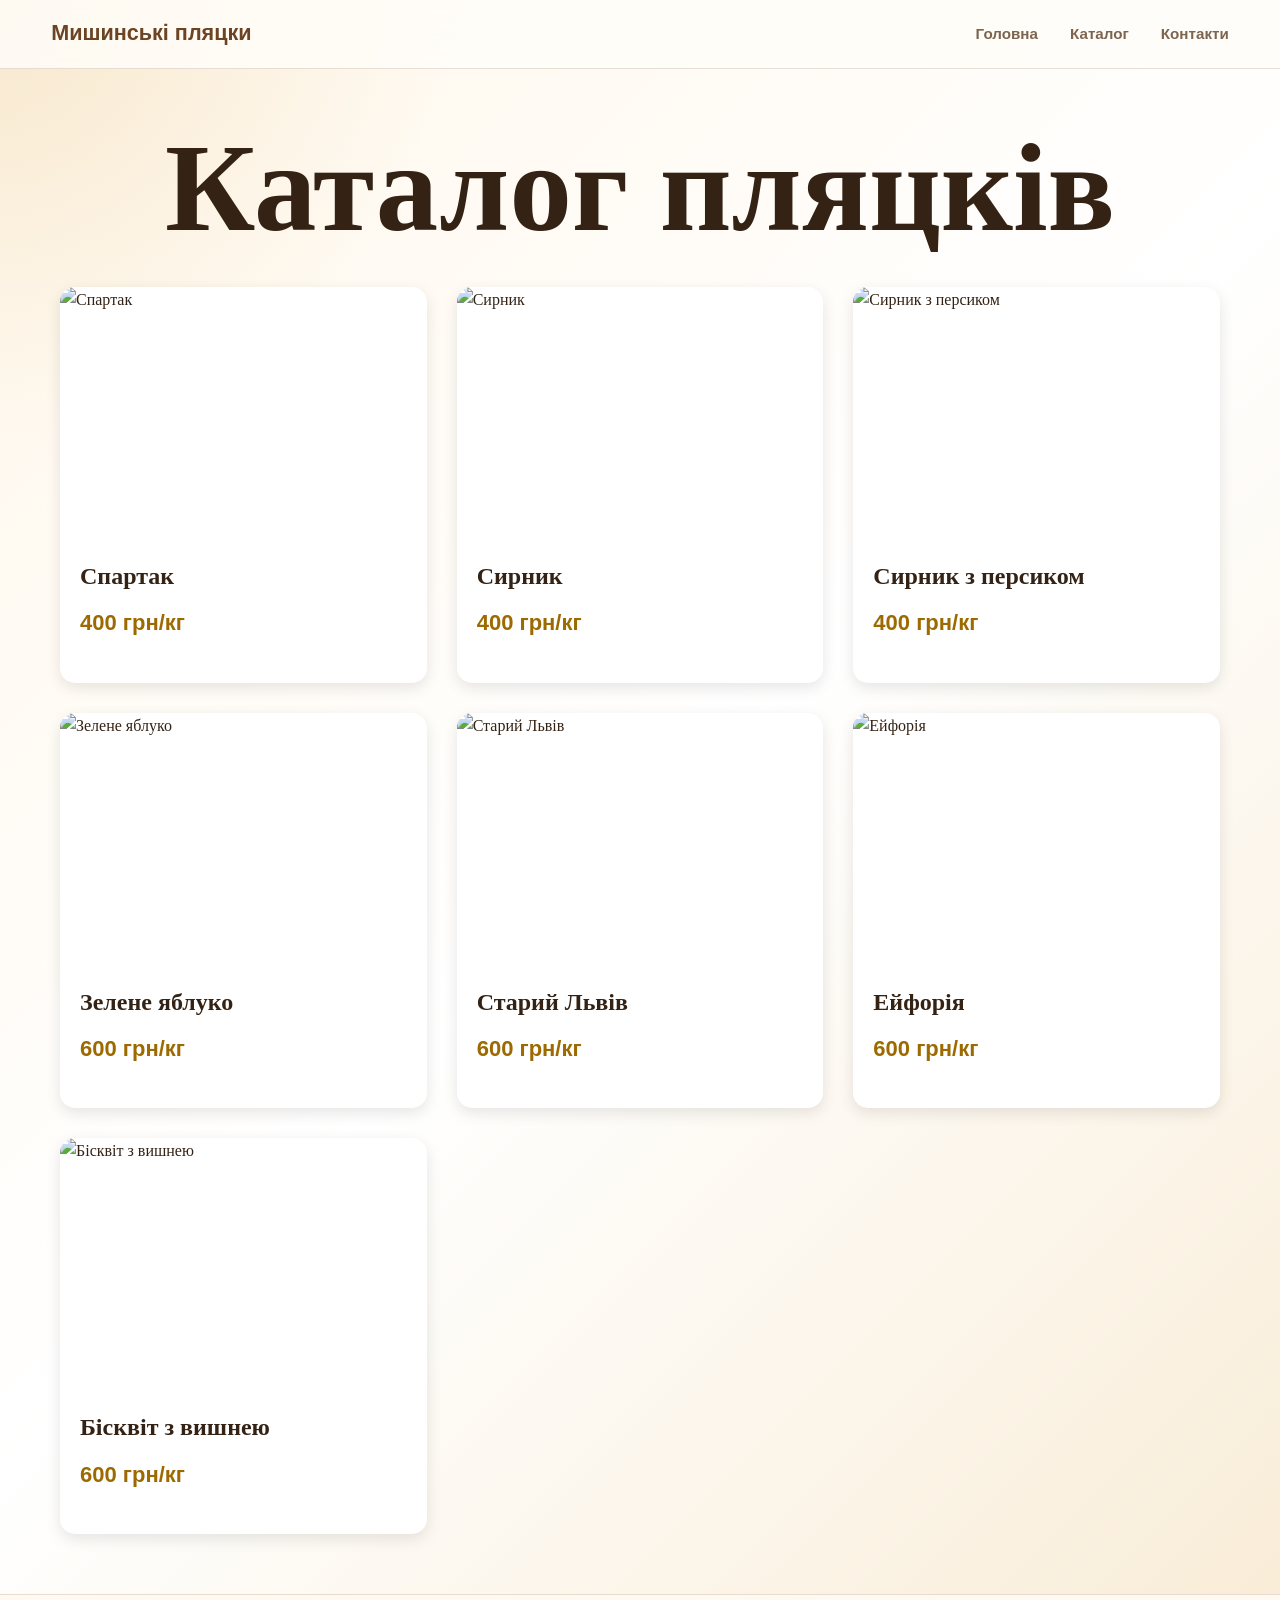
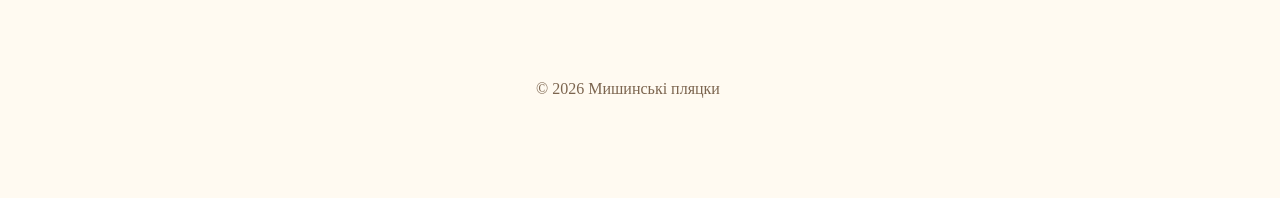
==== catalog.html @ 09b3e946 "Create catalog.html" ====
<!DOCTYPE html>
<html lang="uk">
<head>
    <meta charset="UTF-8">
    <meta name="viewport" content="width=device-width, initial-scale=1.0">
    <title>Каталог | Мишинські пляцки</title>

    <link rel="stylesheet" href="styles.css">

    <style>
        .catalog{
            max-width:1200px;
            margin:40px auto;
            padding:20px;
        }

        .catalog h1{
            text-align:center;
            margin-bottom:40px;
        }

        .cakes{
            display:grid;
            grid-template-columns:repeat(auto-fit,minmax(280px,1fr));
            gap:30px;
        }

        .cake{
            background:#fff;
            border-radius:15px;
            overflow:hidden;
            box-shadow:0 5px 15px rgba(0,0,0,.1);
        }

        .cake img{
            width:100%;
            height:250px;
            object-fit:cover;
            display:block;
        }

        .cake-info{
            padding:20px;
        }

        .cake h2{
            margin:0;
        }

        .price{
            color:#9c6a00;
            font-size:22px;
            font-weight:bold;
            margin-top:10px;
        }
    </style>

</head>

<body>

<header class="site-header">
    <a class="logo" href="index.html">Мишинські пляцки</a>

    <nav class="main-nav">
        <a href="index.html">Головна</a>
        <a href="catalog.html">Каталог</a>
        <a href="index.html#contacts">Контакти</a>
    </nav>
</header>

<section class="catalog">

<h1>Каталог пляцків</h1>

<div class="cakes">

<div class="cake">
<img src="images/spartak.jpg" alt="Спартак">
<div class="cake-info">
<h2>Спартак</h2>
<p class="price">400 грн/кг</p>
</div>
</div>

<div class="cake">
<img src="images/syrnyk.jpg" alt="Сирник">
<div class="cake-info">
<h2>Сирник</h2>
<p class="price">400 грн/кг</p>
</div>
</div>

<div class="cake">
<img src="images/syrnyk-persyk.jpg" alt="Сирник з персиком">
<div class="cake-info">
<h2>Сирник з персиком</h2>
<p class="price">400 грн/кг</p>
</div>
</div>

<div class="cake">
<img src="images/zelene-yabluko.jpg" alt="Зелене яблуко">
<div class="cake-info">
<h2>Зелене яблуко</h2>
<p class="price">600 грн/кг</p>
</div>
</div>

<div class="cake">
<img src="images/staryi-lviv.jpg" alt="Старий Львів">
<div class="cake-info">
<h2>Старий Львів</h2>
<p class="price">600 грн/кг</p>
</div>
</div>

<div class="cake">
<img src="images/eyforiya.jpg" alt="Ейфорія">
<div class="cake-info">
<h2>Ейфорія</h2>
<p class="price">600 грн/кг</p>
</div>
</div>

<div class="cake">
<img src="images/biskvit-vyshnia.jpg" alt="Бісквіт з вишнею">
<div class="cake-info">
<h2>Бісквіт з вишнею</h2>
<p class="price">600 грн/кг</p>
</div>
</div>

</div>

</section>

<footer class="site-footer">
    <p style="text-align:center;padding:25px;">
        © 2026 Мишинські пляцки
    </p>
</footer>

</body>
</html>
---- styles.css ----
:root {
  --cream: #fff7ea;
  --cream-deep: #f6e6cb;
  --white: #fffdf8;
  --caramel: #b77a36;
  --gold: #d6a84f;
  --brown: #6c4323;
  --ink: #342315;
  --muted: #7c654f;
  --line: rgba(108, 67, 35, 0.16);
  --shadow: 0 24px 70px rgba(108, 67, 35, 0.14);
}

* {
  box-sizing: border-box;
}

html {
  scroll-behavior: smooth;
}

body {
  margin: 0;
  background:
    radial-gradient(circle at top left, rgba(214, 168, 79, 0.19), transparent 28rem),
    linear-gradient(135deg, var(--cream), #ffffff 48%, #f8ead2);
  color: var(--ink);
  font-family: "Literata", Georgia, serif;
  line-height: 1.6;
}

img {
  display: block;
  max-width: 100%;
}

a {
  color: inherit;
  text-decoration: none;
}

.site-header {
  position: sticky;
  top: 0;
  z-index: 10;
  display: flex;
  align-items: center;
  justify-content: space-between;
  gap: 1rem;
  padding: 1rem clamp(1rem, 4vw, 4rem);
  border-bottom: 1px solid var(--line);
  background: rgba(255, 253, 248, 0.86);
  backdrop-filter: blur(18px);
}

.logo,
.button,
.main-nav {
  font-family: "Comfortaa", sans-serif;
}

.logo {
  color: var(--brown);
  font-size: clamp(1rem, 2vw, 1.35rem);
  font-weight: 700;
}

.main-nav {
  display: flex;
  align-items: center;
  gap: clamp(0.75rem, 3vw, 2rem);
  color: var(--muted);
  font-size: 0.95rem;
  font-weight: 700;
}

.main-nav a {
  position: relative;
  padding: 0.35rem 0;
}

.main-nav a::after {
  position: absolute;
  right: 0;
  bottom: 0;
  left: 0;
  height: 2px;
  background: var(--gold);
  content: "";
  transform: scaleX(0);
  transform-origin: left;
  transition: transform 180ms ease;
}

.main-nav a:hover::after,
.main-nav a[aria-current="page"]::after {
  transform: scaleX(1);
}

.hero {
  position: relative;
  min-height: 78vh;
  display: grid;
  align-items: end;
  padding: clamp(5rem, 10vw, 8rem) clamp(1rem, 5vw, 5rem) clamp(2rem, 6vw, 4rem);
  overflow: hidden;
}

.hero__media {
  position: absolute;
  inset: 0;
}

.hero__media::after {
  position: absolute;
  inset: 0;
  background:
    linear-gradient(90deg, rgba(52, 35, 21, 0.72), rgba(52, 35, 21, 0.16) 58%),
    linear-gradient(0deg, rgba(52, 35, 21, 0.5), transparent 45%);
  content: "";
}

.hero__media img {
  width: 100%;
  height: 100%;
  object-fit: cover;
}

.hero__content {
  position: relative;
  width: min(720px, 100%);
  color: var(--white);
  animation: rise-in 700ms ease both;
}

.eyebrow {
  margin: 0 0 0.9rem;
  color: var(--caramel);
  font-family: "Comfortaa", sans-serif;
  font-size: 0.8rem;
  font-weight: 700;
  letter-spacing: 0.08em;
  text-transform: uppercase;
}

.hero .eyebrow {
  color: #f8d98f;
}

h1,
h2,
h3,
p {
  margin-top: 0;
}

h1 {
  margin-bottom: 1rem;
  font-size: clamp(3.2rem, 11vw, 7.8rem);
  line-height: 0.95;
}

.hero__text {
  max-width: 620px;
  margin-bottom: 2rem;
  font-size: clamp(1.15rem, 2vw, 1.55rem);
}

.button {
  display: inline-flex;
  align-items: center;
  justify-content: center;
  min-height: 3.35rem;
  padding: 0.95rem 1.35rem;
  border: 0;
  border-radius: 999px;
  cursor: pointer;
  font-size: 0.95rem;
  font-weight: 700;
  transition:
    transform 180ms ease,
    box-shadow 180ms ease,
    background 180ms ease;
}

.button--primary {
  background: linear-gradient(135deg, #f1c66b, var(--gold));
  box-shadow: 0 16px 38px rgba(91, 55, 18, 0.25);
  color: #3b260f;
}

.button:hover,
.product-card:hover .button {
  transform: translateY(-3px);
  box-shadow: 0 18px 42px rgba(91, 55, 18, 0.28);
}

.intro-section,
.catalog-hero,
.catalog-grid {
  width: min(1180px, calc(100% - 2rem));
  margin: 0 auto;
}

.intro-section {
  display: grid;
  grid-template-columns: minmax(0, 0.8fr) minmax(0, 1.2fr);
  gap: clamp(1.5rem, 5vw, 4rem);
  padding: clamp(3rem, 8vw, 6rem) 0;
}

.intro-copy h2,
.catalog-hero h1 {
  color: var(--brown);
  font-size: clamp(2rem, 5vw, 4.4rem);
  line-height: 1.05;
}

.intro-grid {
  display: grid;
  grid-template-columns: repeat(3, minmax(0, 1fr));
  gap: 1rem;
}

.intro-grid article,
.product-card {
  border: 1px solid var(--line);
  background: rgba(255, 253, 248, 0.76);
  box-shadow: var(--shadow);
}

.intro-grid article {
  padding: 1.35rem;
  border-radius: 8px;
}

.intro-grid span {
  color: var(--gold);
  font-family: "Comfortaa", sans-serif;
  font-weight: 700;
}

.intro-grid h3 {
  margin: 1.4rem 0 0.5rem;
  color: var(--brown);
}

.intro-grid p,
.catalog-hero p,
.product-card p,
.site-footer p {
  color: var(--muted);
}

.catalog-hero {
  padding: clamp(3rem, 8vw, 6rem) 0 1.25rem;
}

.catalog-hero p {
  max-width: 680px;
  font-size: 1.08rem;
}

.catalog-grid {
  display: grid;
  grid-template-columns: repeat(4, minmax(0, 1fr));
  gap: 1.15rem;
  padding: 1rem 0 clamp(3rem, 8vw, 6rem);
}

.product-card {
  display: grid;
  overflow: hidden;
  border-radius: 8px;
  transition:
    transform 200ms ease,
    box-shadow 200ms ease;
}

.product-card:hover {
  transform: translateY(-6px);
  box-shadow: 0 30px 70px rgba(108, 67, 35, 0.2);
}

.product-card__image {
  aspect-ratio: 4 / 3;
  overflow: hidden;
}

.product-card__image img {
  width: 100%;
  height: 100%;
  object-fit: cover;
  transition: transform 400ms ease;
}

.product-card:hover img {
  transform: scale(1.06);
}

.product-card__body {
  display: grid;
  gap: 0.8rem;
  padding: 1.1rem;
}

.product-card h2 {
  margin: 0;
  color: var(--brown);
  font-size: clamp(1.25rem, 2vw, 1.55rem);
  line-height: 1.15;
}

.price {
  color: var(--caramel);
  font-family: "Comfortaa", sans-serif;
  font-weight: 700;
}

.product-card .button {
  width: 100%;
  background: var(--brown);
  color: var(--white);
}

.site-footer {
  display: grid;
  grid-template-columns: 1.1fr auto;
  gap: 1.5rem;
  padding: clamp(2rem, 5vw, 3.5rem) clamp(1rem, 5vw, 5rem);
  border-top: 1px solid var(--line);
  background: #fffaf1;
}

.site-footer h2 {
  margin-bottom: 0.35rem;
  color: var(--brown);
}

address {
  display: grid;
  gap: 0.55rem;
  color: var(--brown);
  font-style: normal;
  font-weight: 600;
}

.copyright {
  grid-column: 1 / -1;
  margin: 0;
  font-size: 0.95rem;
}

@keyframes rise-in {
  from {
    opacity: 0;
    transform: translateY(24px);
  }

  to {
    opacity: 1;
    transform: translateY(0);
  }
}

@media (max-width: 960px) {
  .intro-section,
  .site-footer {
    grid-template-columns: 1fr;
  }

  .intro-grid,
  .catalog-grid {
    grid-template-columns: repeat(2, minmax(0, 1fr));
  }
}

@media (max-width: 640px) {
  .site-header {
    align-items: flex-start;
    flex-direction: column;
  }

  .main-nav {
    width: 100%;
    justify-content: space-between;
  }

  .hero {
    min-height: 72vh;
  }

  h1 {
    font-size: clamp(3rem, 18vw, 4.8rem);
  }

  .intro-grid,
  .catalog-grid {
    grid-template-columns: 1fr;
  }

  .product-card__body {
    padding: 1rem;
  }
}
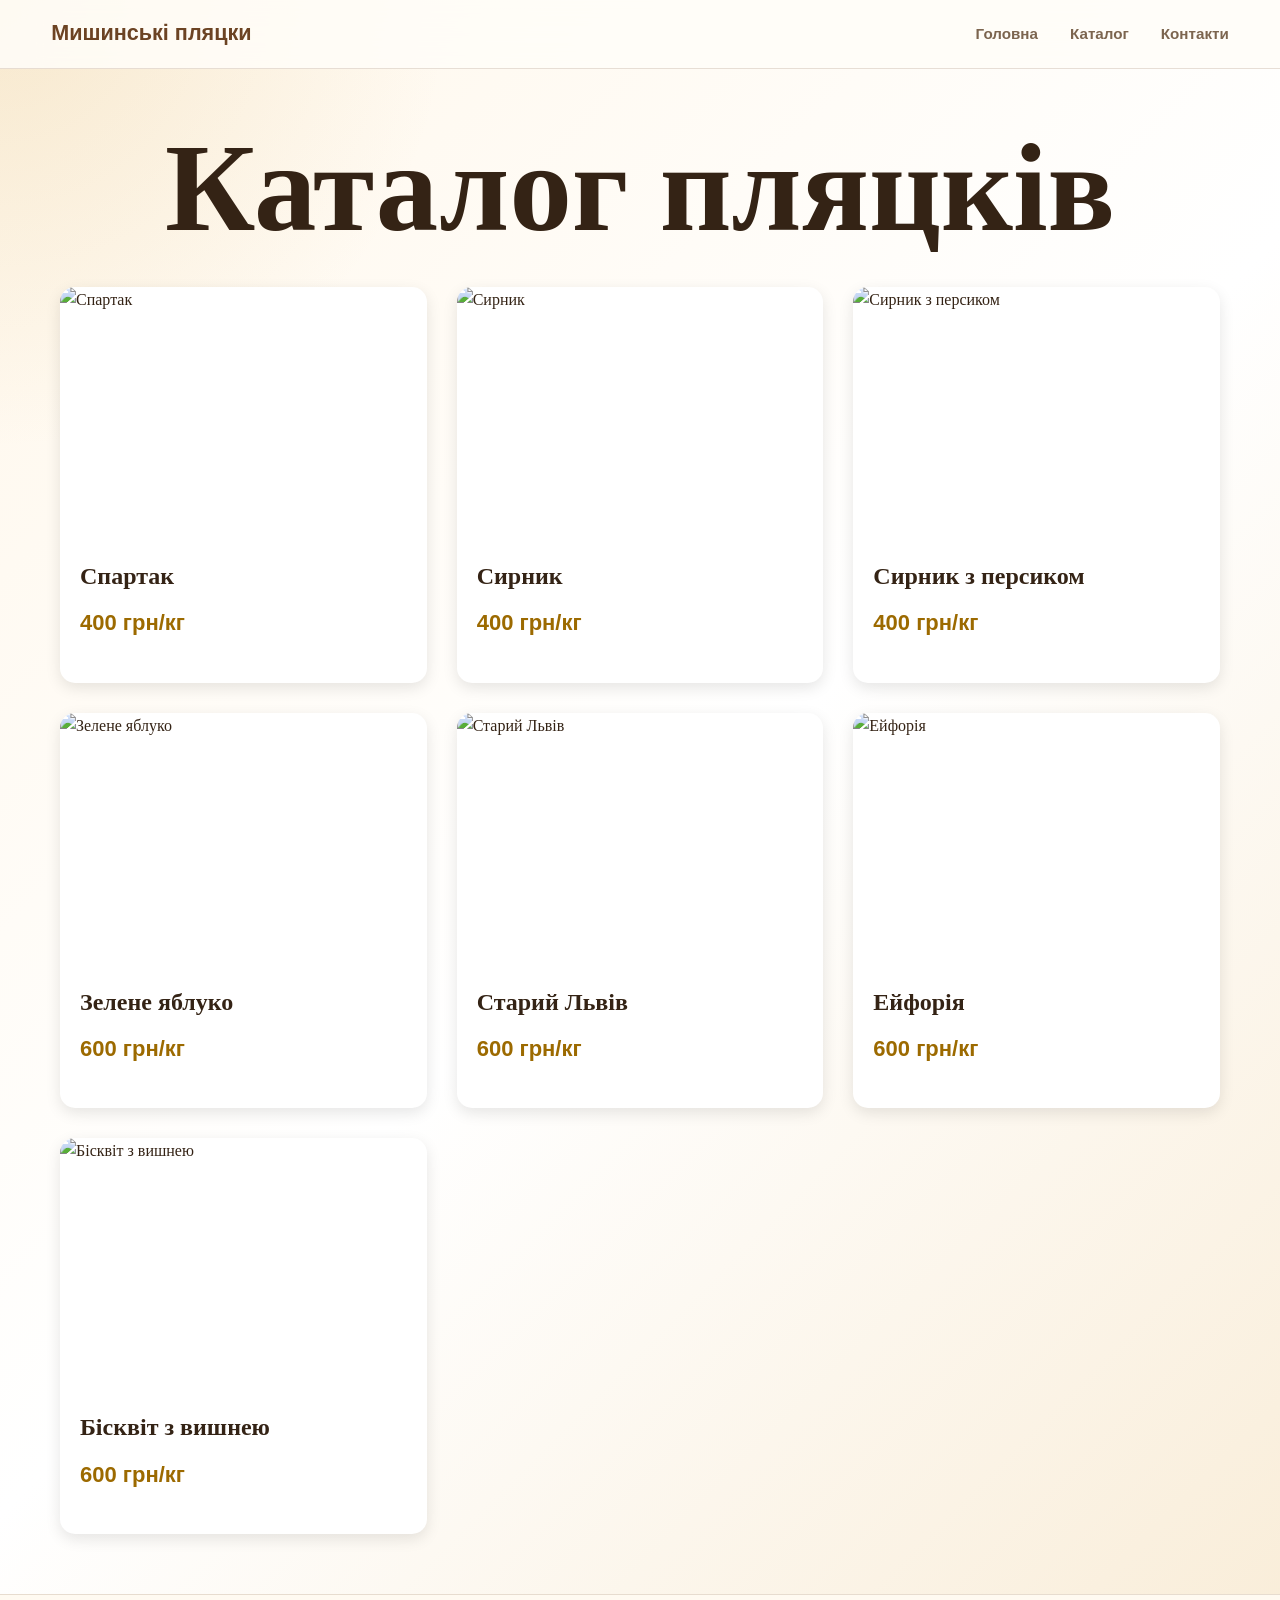
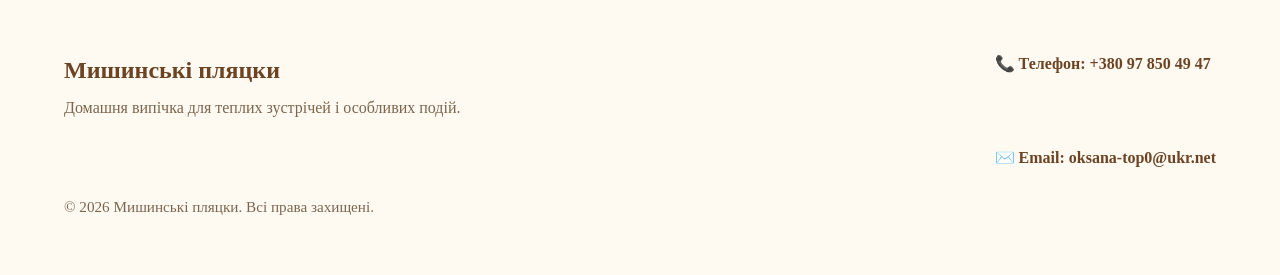
==== commit b23bb4d7: "Update catalog.html" ====
--- a/catalog.html
+++ b/catalog.html
@@ -135,9 +135,25 @@
 
 </section>
 
-<footer class="site-footer">
-    <p style="text-align:center;padding:25px;">
-        © 2026 Мишинські пляцки
+<footer class="site-footer" id="contacts">
+    <div>
+        <h2>Мишинські пляцки</h2>
+        <p>Домашня випічка для теплих зустрічей і особливих подій.</p>
+    </div>
+
+    <address>
+        <a href="tel:+380978504947">
+            📞 Телефон: +380 97 850 49 47
+        </a>
+        <br><br>
+
+        <a href="mailto:oksana-top0@ukr.net">
+            ✉️ Email: oksana-top0@ukr.net
+        </a>
+    </address>
+
+    <p class="copyright">
+        © 2026 Мишинські пляцки. Всі права захищені.
     </p>
 </footer>
 
